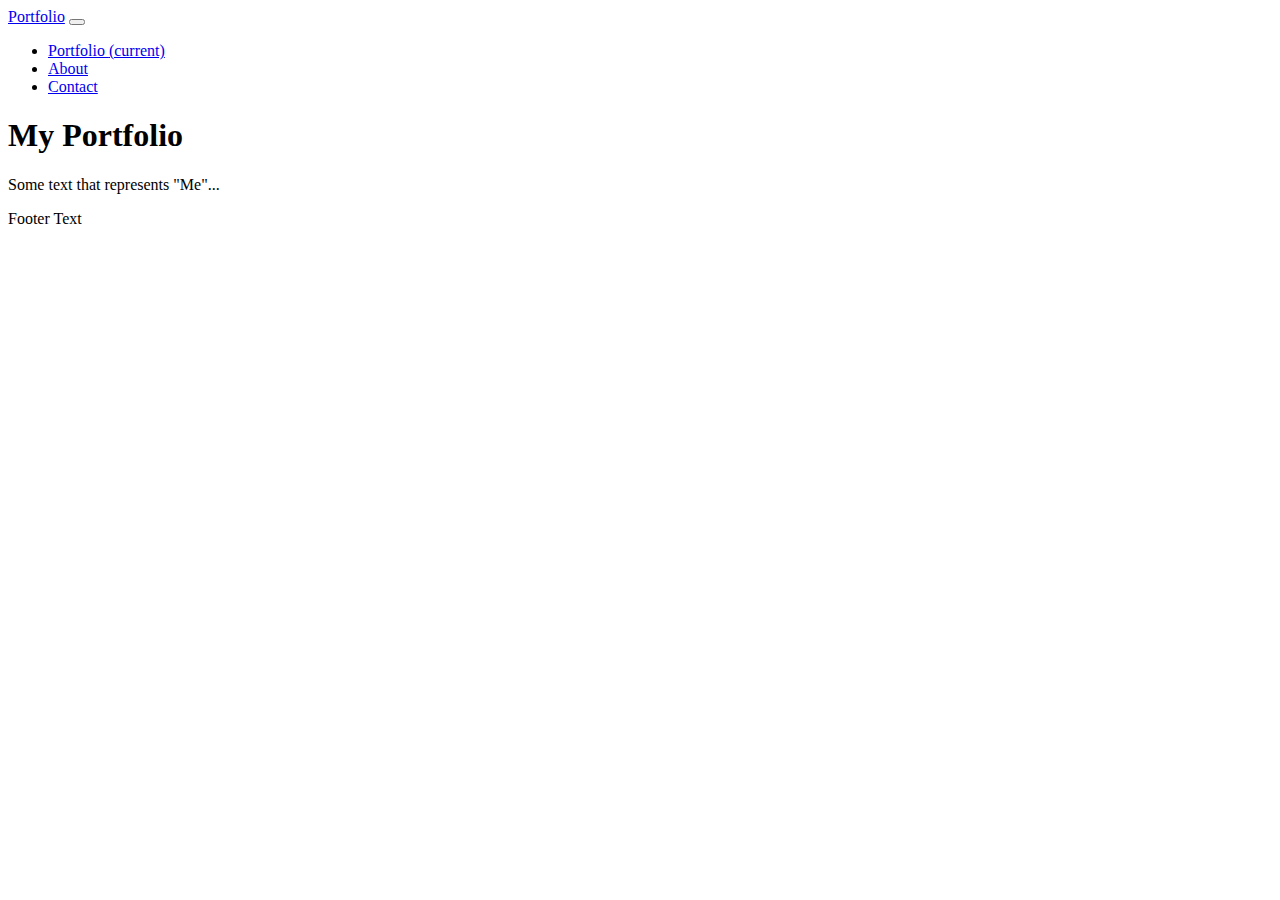
==== index.html @ e125ec42 "initial commit" ====
<!DOCTYPE html>
<html lang="en">
<head>

    <title>Marisa Geoghegan Yeung's Portfolio</title>

    <meta charset="utf-8">
    <meta name="viewport" content="width=device-width, initial-scale=1">

    <link rel="stylesheet" href="../bootstrap/bootstrap-4.1.3-dist/css/bootstrap.min.css">

    <script src="https://ajax.googleapis.com/ajax/libs/jquery/3.4.0/jquery.min.js"></script>
    <script src="../bootstrap/bootstrap-4.1.3-dist/js/bootstrap.min.js"></script>

</head>

<body>

    <!-- Navigation -->

    <nav class="navbar navbar-expand-lg navbar-dark bg-dark fixed-top">
        <div class="container">
            
            <a class="navbar-brand" href="#">Portfolio</a>
            
            <button class="navbar-toggler" type="button" data-toggle="collapse" data-target="#navbarResponsive" aria-controls="navbarResponsive" aria-controls="navbarResponsive" aria-expanded="false" aria-label="Toggle navigation">
                <span class="navbar-toggler-icon"></span>
            </button>
            
            <div class="collapse navbar-collapse" id="navbarResponsive">
                
                <ul class="navbar-nav ml-auto">
                
                    <li class ="nav-item active">
                        <a class="nav-link" href="#">Portfolio
                            <span class="sr-only">(current)</span>
                        </a>
                    </li>
                
                    <li class="nav-item">
                        <a class="nav-link" href="#">About</a>
                    </li>
                
                    <li class="nav-item">
                        <a class="nav-link" href="#">Contact</a>
                    </li>
                
                </ul>
            
            </div>

        </div>        
    </nav>

    <!-- Page Content -->
    
    <div class="container">
    <div class="jumbotron">
      <div class="container text-center">
        
        <h1 class="display-3">My Portfolio</h1>      
        
        <p class="lead">Some text that represents "Me"...</p>
      
      </div>
    </div>
    </div>
    
    <footer class="container-fluid text-center">

        <p>Footer Text</p>

    </footer>

</body>
</html>
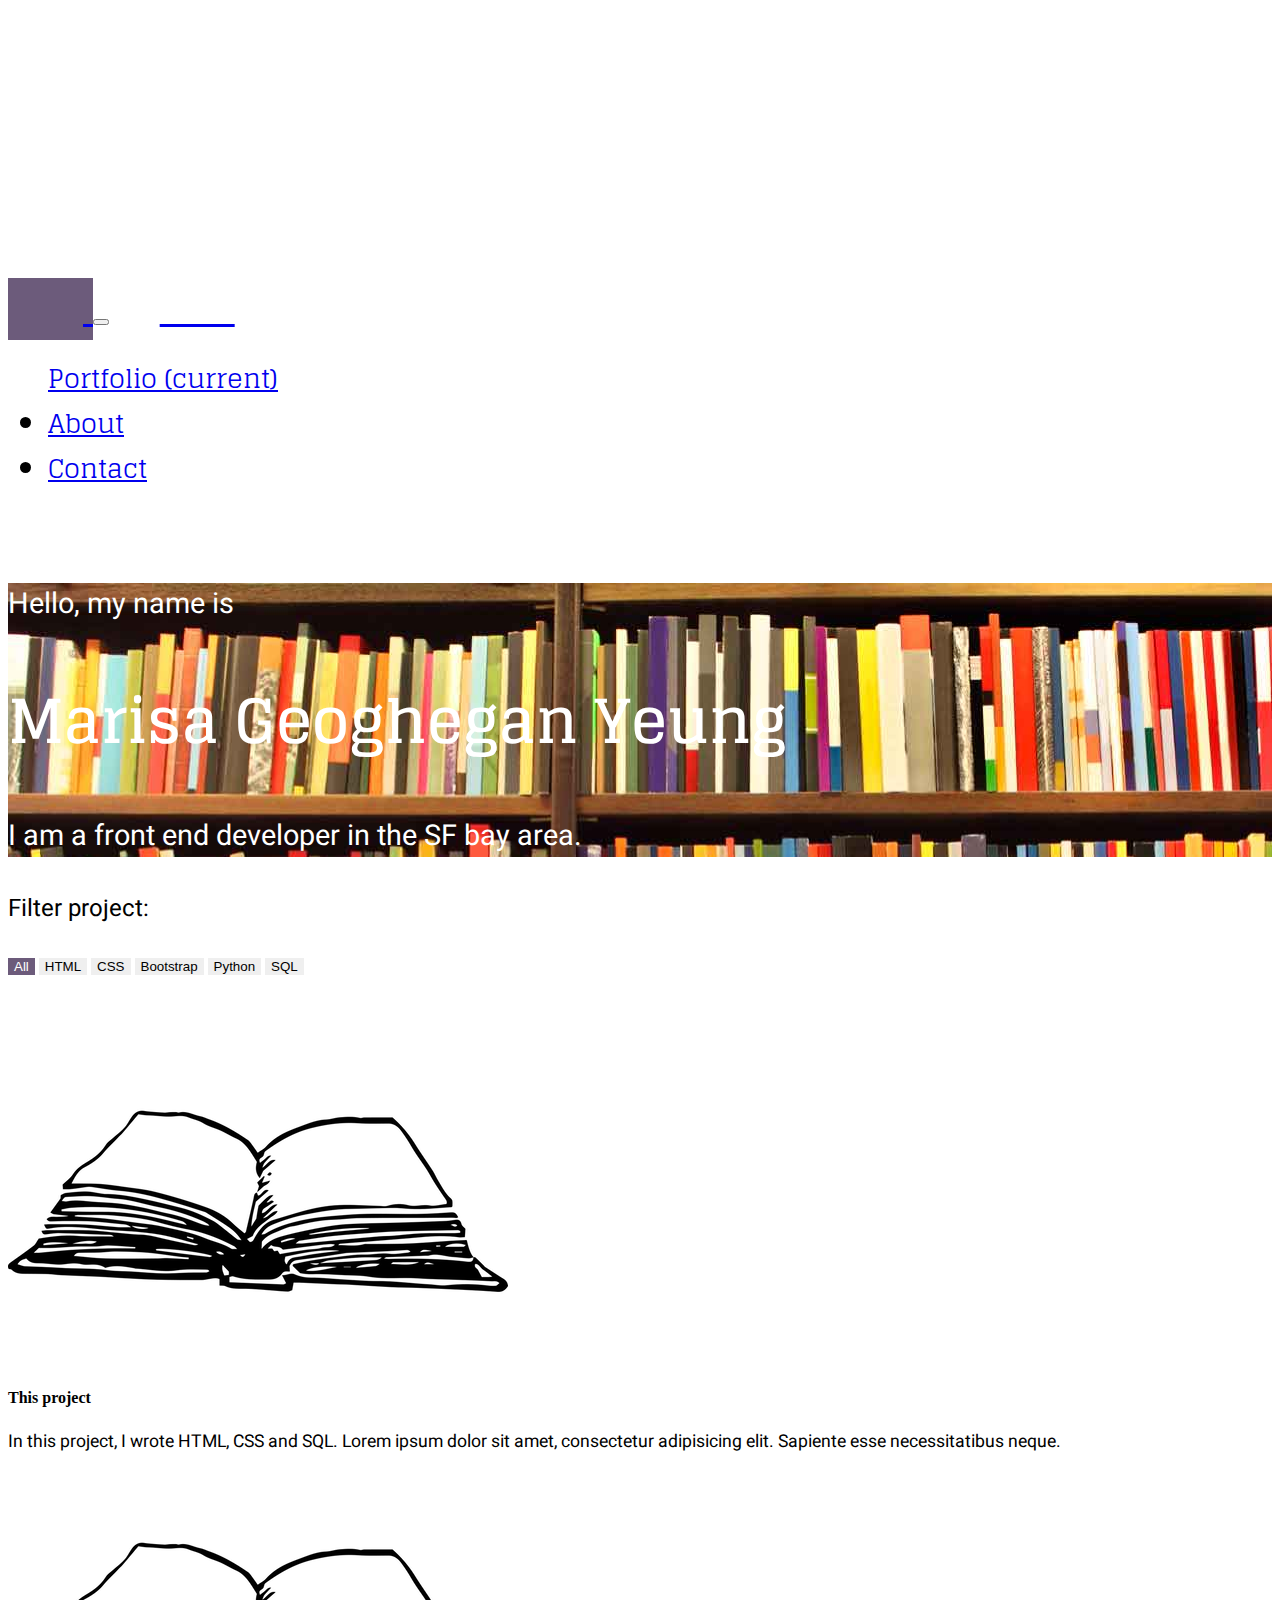
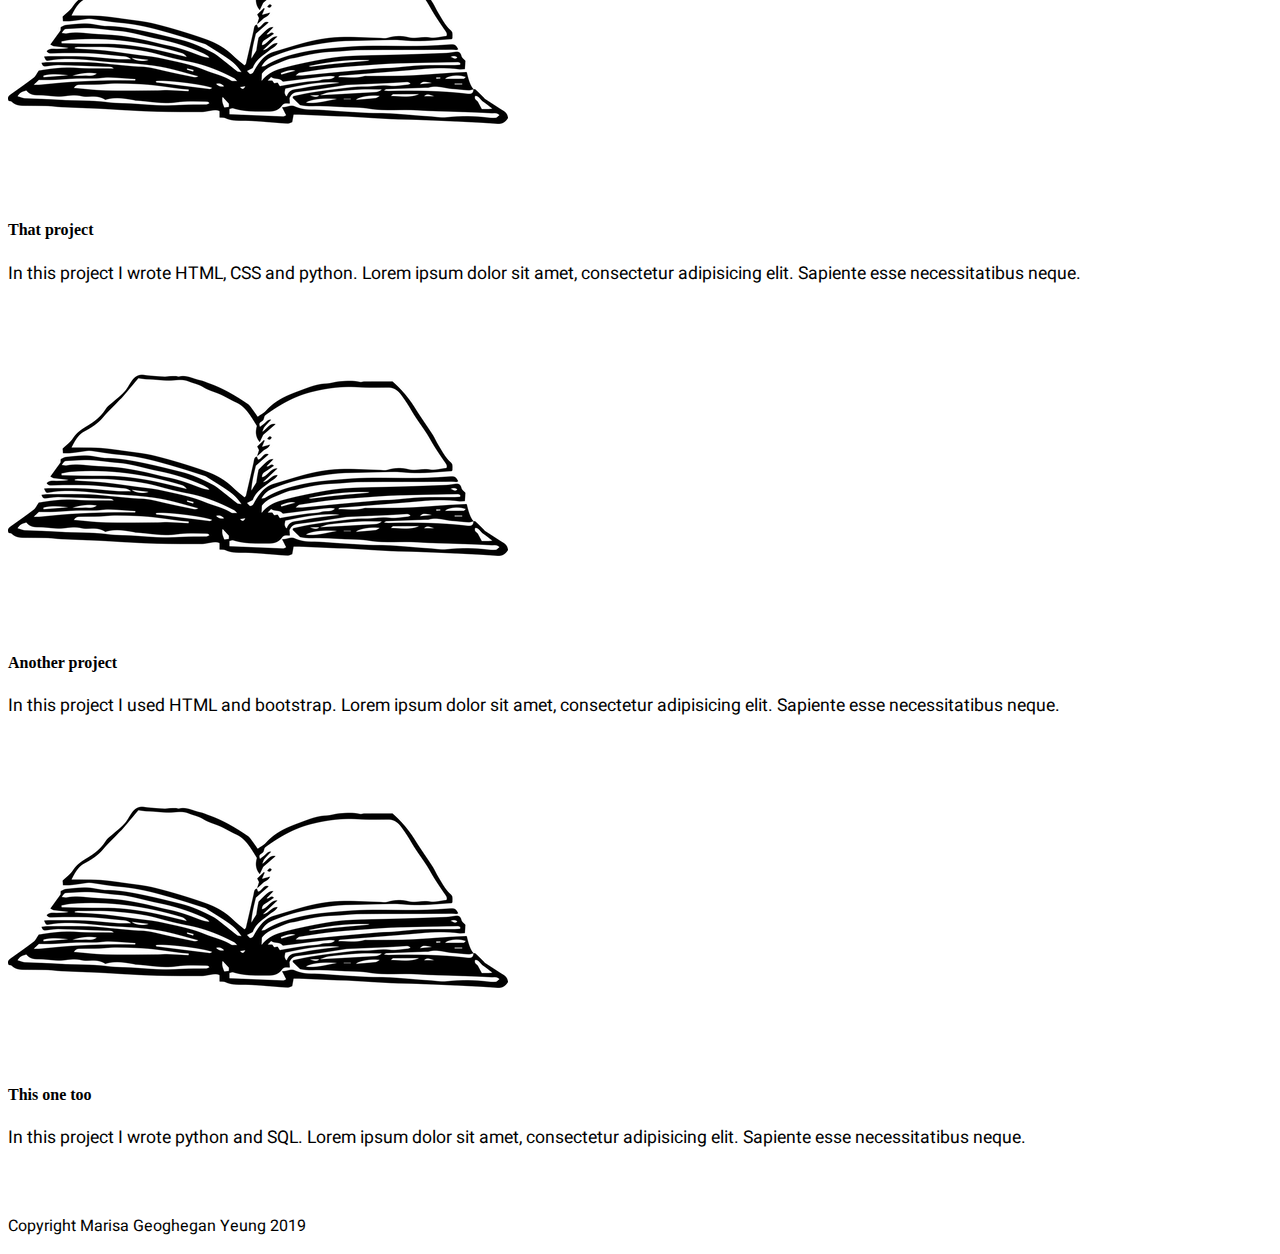
==== commit e265b0a4: "adding pages and files" ====
--- a/index.html
+++ b/index.html
@@ -12,63 +12,130 @@
     <script src="https://ajax.googleapis.com/ajax/libs/jquery/3.4.0/jquery.min.js"></script>
     <script src="../bootstrap/bootstrap-4.1.3-dist/js/bootstrap.min.js"></script>
 
+    <script src="./filter.js"></script>
+
+    <link href="https://fonts.googleapis.com/css?family=Glegoo&display=swap" rel="stylesheet">
+    <link href="https://fonts.googleapis.com/css?family=Heebo|Roboto&display=swap" rel="stylesheet">
+
+    <link rel="stylesheet" href="portfolio.css">
+
 </head>
 
 <body>
 
     <!-- Navigation -->
+        <nav class="navbar navbar-expand-lg navbar-light fixed-top my-nav">
+            <div class="container">
+                
+                <a class="navbar-brand navbar-brand-box" href="#">
+                    <span class="logo-text">MGY</span>
+                </a>
+                
+                <button class="navbar-toggler" type="button" data-toggle="collapse" data-target="#navbarResponsive" aria-controls="navbarResponsive" aria-controls="navbarResponsive" aria-expanded="false" aria-label="Toggle navigation">
+                    <span class="navbar-toggler-icon"></span>
+                </button>
+                
+                <div class="collapse navbar-collapse" id="navbarResponsive">
+                    
+                    <ul class="navbar-nav nav-ul-margins">
+                    
+                        <li class ="nav-item active">
+                            <a class="nav-link" href="#">Portfolio
+                                <span class="sr-only">(current)</span>
+                            </a>
+                        </li>
+                    
+                        <li class="nav-item">
+                            <a class="nav-link" href="./about.html">About</a>
+                        </li>
+                    
+                        <li class="nav-item">
+                            <a class="nav-link" href="./contact.html">Contact</a>
+                        </li>
+                    
+                    </ul>
+                
+                </div>
 
-    <nav class="navbar navbar-expand-lg navbar-dark bg-dark fixed-top">
-        <div class="container">
-            
-            <a class="navbar-brand" href="#">Portfolio</a>
-            
-            <button class="navbar-toggler" type="button" data-toggle="collapse" data-target="#navbarResponsive" aria-controls="navbarResponsive" aria-controls="navbarResponsive" aria-expanded="false" aria-label="Toggle navigation">
-                <span class="navbar-toggler-icon"></span>
-            </button>
-            
-            <div class="collapse navbar-collapse" id="navbarResponsive">
-                
-                <ul class="navbar-nav ml-auto">
-                
-                    <li class ="nav-item active">
-                        <a class="nav-link" href="#">Portfolio
-                            <span class="sr-only">(current)</span>
-                        </a>
-                    </li>
-                
-                    <li class="nav-item">
-                        <a class="nav-link" href="#">About</a>
-                    </li>
-                
-                    <li class="nav-item">
-                        <a class="nav-link" href="#">Contact</a>
-                    </li>
-                
-                </ul>
-            
-            </div>
-
-        </div>        
-    </nav>
+            </div>        
+        </nav>
 
     <!-- Page Content -->
     
     <div class="container">
-    <div class="jumbotron">
-      <div class="container text-center">
-        
-        <h1 class="display-3">My Portfolio</h1>      
-        
-        <p class="lead">Some text that represents "Me"...</p>
-      
-      </div>
+        <div class="jumbotron">
+            <p class="lead"> Hello, my name is</p>
+            <h1 class="display-3">Marisa Geoghegan Yeung</h1>      
+            <p class="lead">I am a front end developer in the SF bay area.</p>
+        </div>
     </div>
+
+    <!-- Filter -->
+    <div class="container">
+        <div class="filter-container">
+            <p><small>Filter project: </small></p>
+            <button class="btn btn-default filter-button active" data-toggle="buttons" aria-pressed="true"data-filter="all">All</button>
+            <button class="btn btn-default filter-button" data-toggle="buttons" data-filter="f-html">HTML</button>
+            <button class="btn btn-default filter-button" data-toggle="buttons" data-filter="f-css">CSS</button>
+            <button class="btn btn-default filter-button" data-toggle="buttons" data-filter="f-bootstrap">Bootstrap</button>
+            <button class="btn btn-default filter-button" data-toggle="buttons" data-filter="f-python">Python</button>
+            <button class="btn btn-default filter-button" data-toggle="buttons" data-filter="f-sql">SQL</button>
+        </div>
     </div>
+
+    <!-- Cards -->
+    <div class="container">
+
+        <div class="row text-center">
+            
+            <div class="col-lg-3 col-md-6 filter f-sql f-html f-css">
+                <div class="card h-100">
+                    <img class="card-img-top" src="./book-4109187_1280.png" alt="">
+                    <div class="card-body">
+                        <h4 class="card-title">This project</h4>
+                        <p class="card-text">In this project, I wrote HTML, CSS and SQL. Lorem ipsum dolor sit amet, consectetur adipisicing elit. Sapiente esse necessitatibus neque.</p>
+                    </div>
+                </div>
+            </div>
     
+
+            <div class="col-lg-3 col-md-6 filter f-html f-css f-python">
+                <div class="card h-100">
+                    <img class="card-img-top" src="./book-4109187_1280.png" alt="">
+                    <div class="card-body">
+                        <h4 class="card-title">That project</h4>
+                        <p class="card-text">In this project I wrote HTML, CSS and python. Lorem ipsum dolor sit amet, consectetur adipisicing elit. Sapiente esse necessitatibus neque.</p>
+                    </div>
+                </div>
+            </div>
+
+            <div class="col-lg-3 col-md-6 filter f-html f-bootstrap">
+                <div class="card h-100">
+                    <img class="card-img-top" src="./book-4109187_1280.png" alt="">
+                    <div class="card-body">
+                        <h4 class="card-title">Another project</h4>
+                        <p class="card-text">In this project I used HTML and bootstrap. Lorem ipsum dolor sit amet, consectetur adipisicing elit. Sapiente esse necessitatibus neque.</p>
+                    </div>
+                </div>
+            </div>
+            
+            <div class="col-lg-3 col-md-6 filter f-python f-sql">
+                <div class="card h-100">
+                    <img class="card-img-top" src="./book-4109187_1280.png" alt="">
+                    <div class="card-body">
+                        <h4 class="card-title">This one too</h4>
+                        <p class="card-text">In this project I wrote python and SQL. Lorem ipsum dolor sit amet, consectetur adipisicing elit. Sapiente esse necessitatibus neque.</p>
+                    </div>
+                </div>
+            </div>
+
+        </div>
+
+    </div>
+
     <footer class="container-fluid text-center">
 
-        <p>Footer Text</p>
+        <p class="my-footer-text">Copyright Marisa Geoghegan Yeung 2019</p>
 
     </footer>
 
--- a/portfolio.css
+++ b/portfolio.css
@@ -0,0 +1,112 @@
+body {
+    padding-top: 210px;
+}
+
+.nav-item {
+    font-family: 'Glegoo', serif;
+    font-size: 1.6rem;
+}
+
+.inner-container {
+    margin-left: 8px;
+    margin-right: 8px;
+}
+
+.my-nav {
+    background-color: #FFFFFF;
+    padding-top: 60px;
+    padding-bottom: 60px;
+}
+
+.nav-ul-margins {
+    margin-left:auto;
+    margin-right: 0%;
+}
+
+.navbar-brand-box {
+    /*border: 2px;
+    border-color: #C06C84;
+    border-style: solid;*/
+    background-color: #6C5B7B;
+    font-family: 'Glegoo', serif;
+    font-size: 35px;
+    width: 100px;
+    height: 100px;
+}
+
+.logo-text {
+    color: white;
+    position: relative;
+    top: 23%;
+    left: 12%;
+}
+
+.jumbotron {
+    background-image: url('./books.jpg');
+    background-repeat: no-repeat;
+    background-color: #6C5B7B;
+    color: white;
+    border-radius: 0rem;
+}
+
+h1.display-3 {
+    font-family: 'Glegoo', serif;
+    font-size: 3.8rem;
+}
+
+p {
+    margin-top: 1rem;
+    font-family: 'Heebo', sans-serif;
+    font-size: 1.8rem;
+}
+
+.card-text {
+    font-size: 1.1rem;
+}
+
+.btn {
+    border-radius: 0rem;
+    border-width: 0;
+}
+
+.btn-primary {
+    background-color: #6C5B7B;
+    border-width: 0px;
+}
+
+.filter-container {
+    margin-bottom: 4rem;
+}
+
+.active {
+    background-color: #6C5B7B;
+    color: white;
+}
+
+.nav-item {
+    background-color: white;
+}
+
+footer {
+    margin-top: 4rem;
+}
+
+.mytext {
+    margin-left: 3rem;
+    margin-right: 3rem;
+    font-size: 1.5rem
+    font-family: 'Roboto', sans-serif;
+}
+
+.card {
+    border: 0px;
+}
+
+h2 {
+    font-family: 'Glegoo', serif;
+    text-align: center;
+}
+
+.my-footer-text {
+    font-size: 1rem;
+}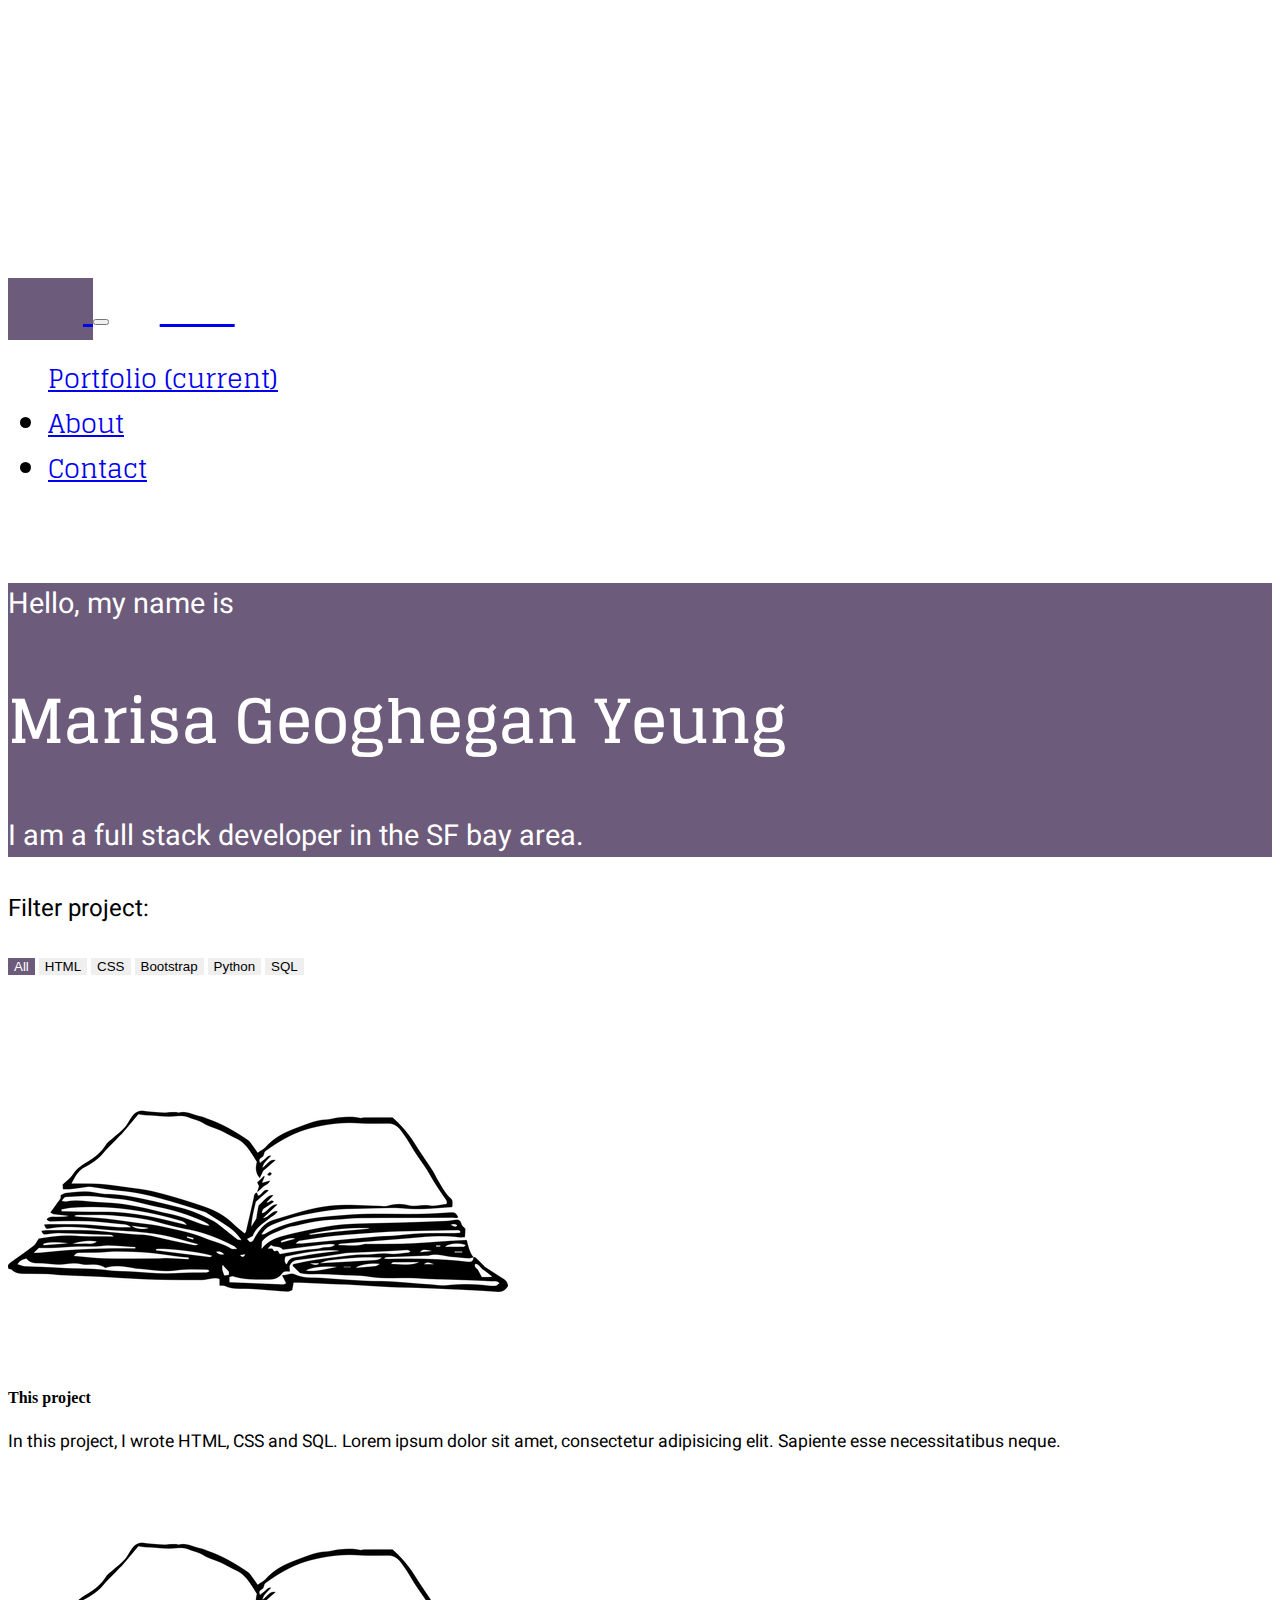
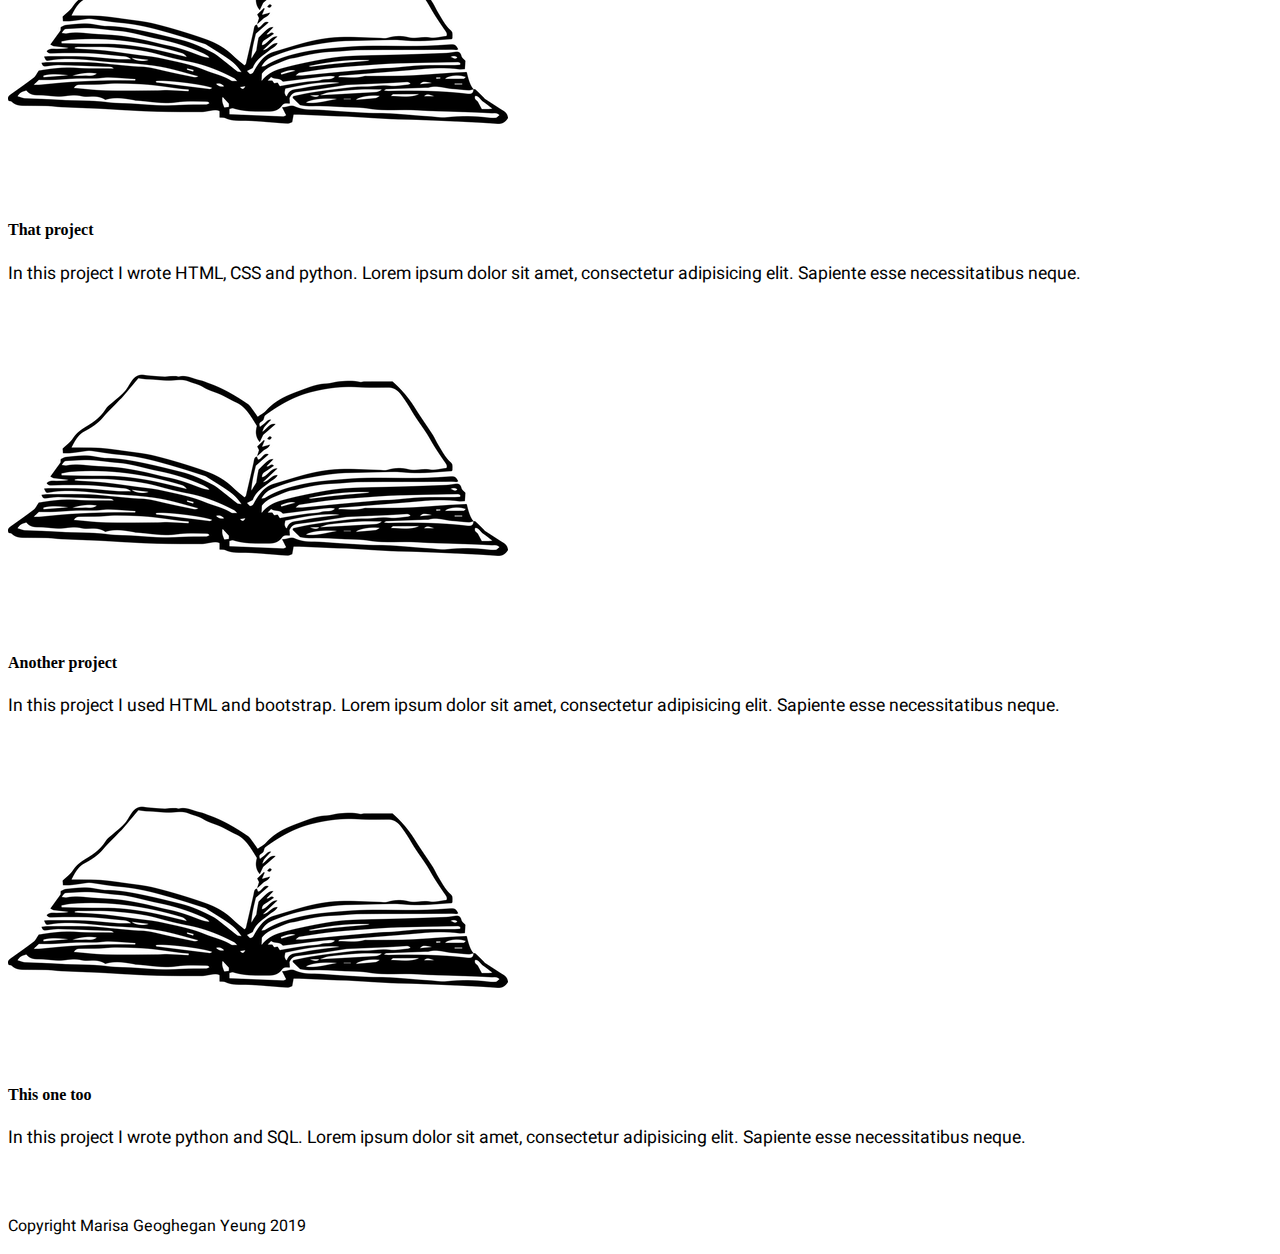
==== commit 6d1feafb: "added to about page and changed jumbotron message" ====
--- a/index.html
+++ b/index.html
@@ -66,7 +66,7 @@
         <div class="jumbotron">
             <p class="lead"> Hello, my name is</p>
             <h1 class="display-3">Marisa Geoghegan Yeung</h1>      
-            <p class="lead">I am a front end developer in the SF bay area.</p>
+            <p class="lead">I am a full stack developer in the SF bay area.</p>
         </div>
     </div>
 
--- a/portfolio.css
+++ b/portfolio.css
@@ -42,8 +42,6 @@
 }
 
 .jumbotron {
-    background-image: url('./books.jpg');
-    background-repeat: no-repeat;
     background-color: #6C5B7B;
     color: white;
     border-radius: 0rem;
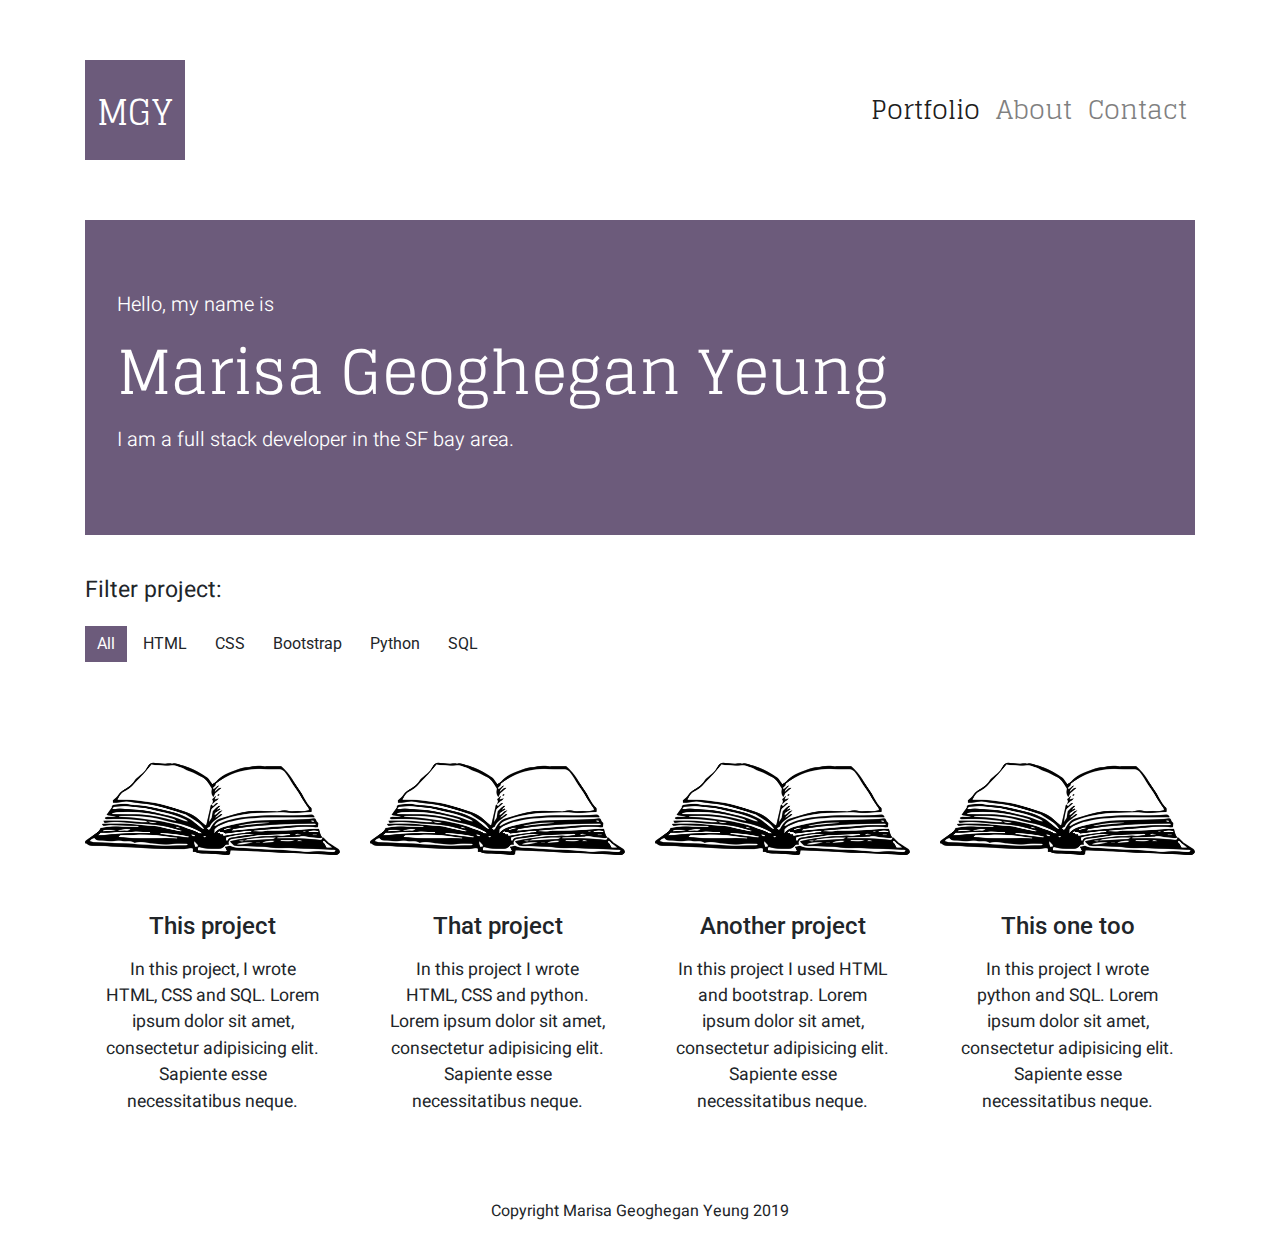
==== commit 0fbf0694: "changed local bootstrap to cdn" ====
--- a/index.html
+++ b/index.html
@@ -1,16 +1,15 @@
 <!DOCTYPE html>
 <html lang="en">
 <head>
-
     <title>Marisa Geoghegan Yeung's Portfolio</title>
 
     <meta charset="utf-8">
     <meta name="viewport" content="width=device-width, initial-scale=1">
 
-    <link rel="stylesheet" href="../bootstrap/bootstrap-4.1.3-dist/css/bootstrap.min.css">
+    <link href="https://stackpath.bootstrapcdn.com/bootstrap/4.3.1/css/bootstrap.min.css" rel="stylesheet" integrity="sha384-ggOyR0iXCbMQv3Xipma34MD+dH/1fQ784/j6cY/iJTQUOhcWr7x9JvoRxT2MZw1T" crossorigin="anonymous">
 
     <script src="https://ajax.googleapis.com/ajax/libs/jquery/3.4.0/jquery.min.js"></script>
-    <script src="../bootstrap/bootstrap-4.1.3-dist/js/bootstrap.min.js"></script>
+    <script src="https://stackpath.bootstrapcdn.com/bootstrap/4.3.1/js/bootstrap.min.js" integrity="sha384-JjSmVgyd0p3pXB1rRibZUAYoIIy6OrQ6VrjIEaFf/nJGzIxFDsf4x0xIM+B07jRM" crossorigin="anonymous"></script>
 
     <script src="./filter.js"></script>
 
--- a/portfolio.css
+++ b/portfolio.css
@@ -1,5 +1,10 @@
 body {
     padding-top: 210px;
+}
+
+a:link, a:visited {
+    color: #6C5B7B;
+    visited: #355C7D;
 }
 
 .nav-item {
@@ -90,8 +95,8 @@
 }
 
 .mytext {
-    margin-left: 3rem;
-    margin-right: 3rem;
+/*    margin-left: 3rem;
+    margin-right: 3rem;*/
     font-size: 1.5rem
     font-family: 'Roboto', sans-serif;
 }
